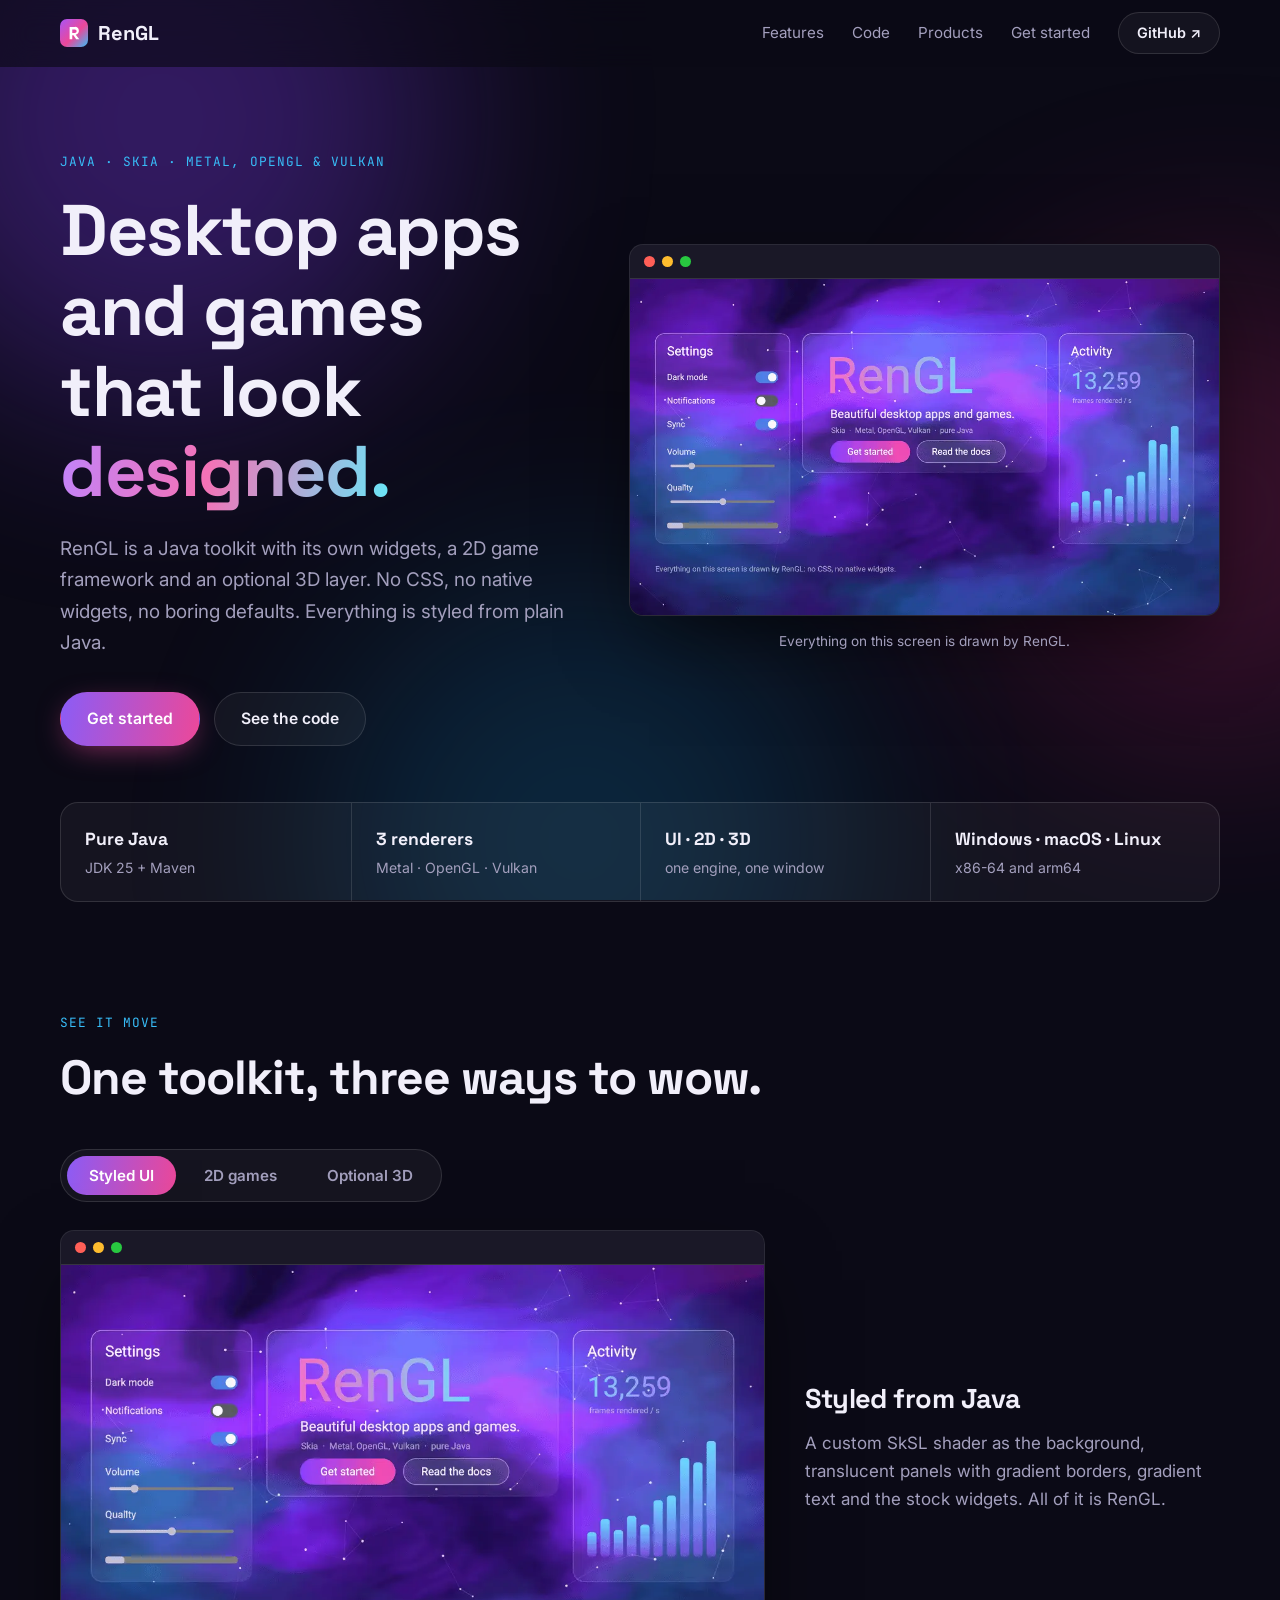
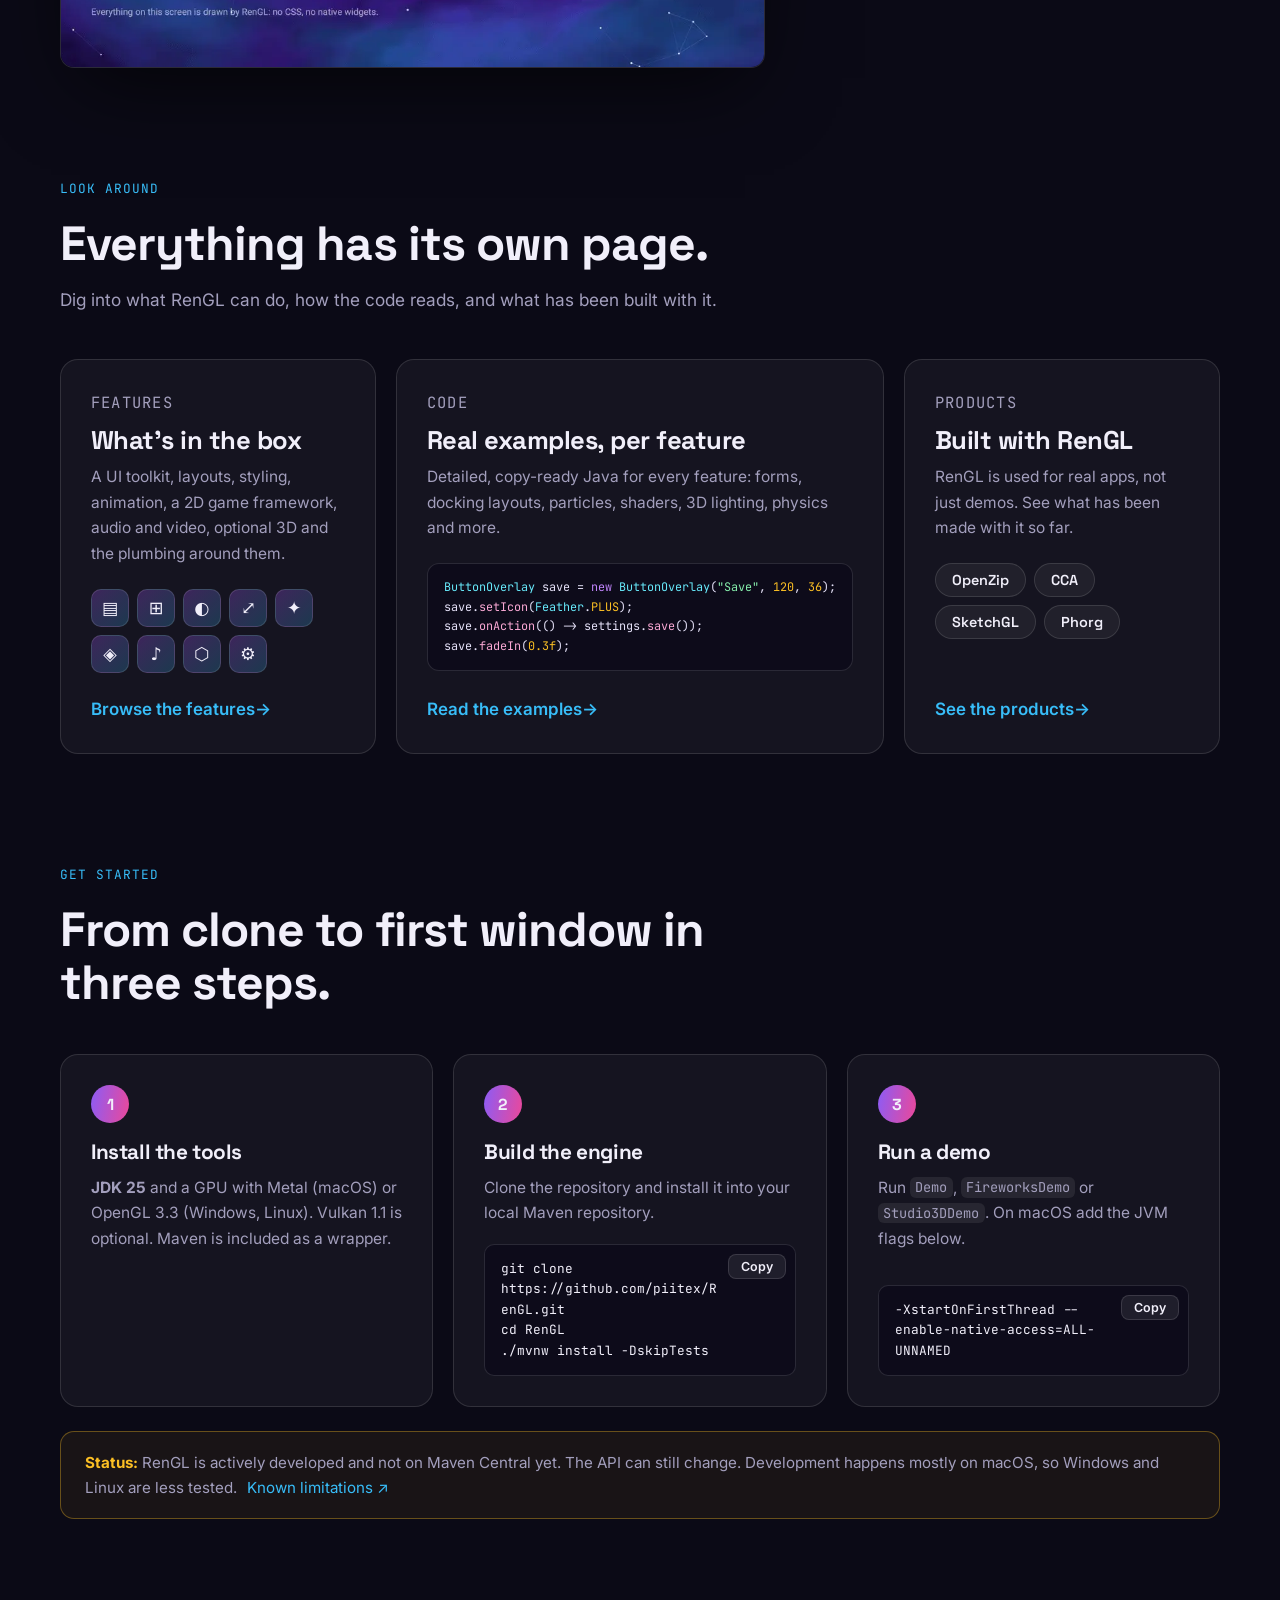
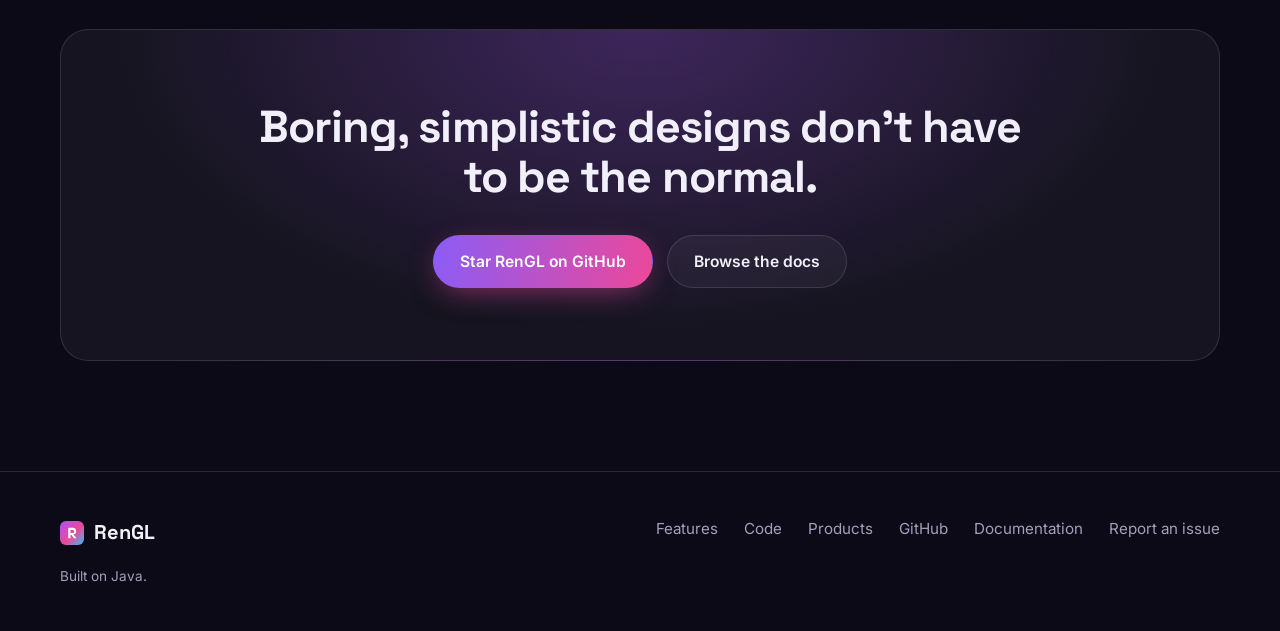
==== index.html @ 3e4c50c8 "Add RenGL website" ====
<!doctype html>
<html lang="en">
<head>
  <meta charset="utf-8">
  <meta name="viewport" content="width=device-width, initial-scale=1">
  <title>RenGL – Beautiful desktop apps and games in Java</title>
  <meta name="description" content="RenGL is a Java toolkit for desktop apps and 2D/3D games, drawn with Skia on Metal, OpenGL or Vulkan. No CSS, no native widgets: everything is styled from Java.">
  <meta name="theme-color" content="#0b0a16">
  <meta property="og:title" content="RenGL – Beautiful desktop apps and games in Java">
  <meta property="og:description" content="A Java toolkit for desktop apps and 2D/3D games with a UI that looks like you designed it.">
  <meta property="og:image" content="assets/img/hero-poster.jpg">
  <link rel="icon" href="assets/favicon.svg" type="image/svg+xml">
  <link rel="preconnect" href="https://fonts.googleapis.com">
  <link rel="preconnect" href="https://fonts.gstatic.com" crossorigin>
  <link href="https://fonts.googleapis.com/css2?family=Inter:wght@400;500;600&family=Space+Grotesk:wght@500;600;700&family=JetBrains+Mono:wght@400;500&display=swap" rel="stylesheet">
  <link rel="stylesheet" href="css/style.css">
</head>
<body>
  <script src="js/layout.js"></script>
  <noscript><nav class="wrap noscript-nav"><a href="index.html">Home</a><a href="features.html">Features</a><a href="code.html">Code</a><a href="products.html">Products</a></nav></noscript>
  <div class="bg-glow" aria-hidden="true"><span></span><span></span><span></span></div>


  <main>
    <!-- HERO -->
    <section class="hero wrap">
      <div class="hero-copy reveal">
        <p class="eyebrow">Java · Skia · Metal, OpenGL &amp; Vulkan</p>
        <h1>Desktop apps and games that look <span class="grad">designed.</span></h1>
        <p class="lead">RenGL is a Java toolkit with its own widgets, a 2D game framework and an optional 3D layer. No CSS, no native widgets, no boring defaults. Everything is styled from plain Java.</p>
        <div class="cta">
          <a class="btn btn-primary" href="#start">Get started</a>
          <a class="btn btn-ghost" href="code.html">See the code</a>
        </div>
      </div>
      <div class="hero-media reveal">
        <div class="window">
          <div class="window-bar"><i></i><i></i><i></i></div>
          <img src="assets/img/hero.webp" alt="A glass-style RenGL UI over a flowing shader background, with live sliders, toggles and charts" width="1120" height="640" fetchpriority="high">
        </div>
        <p class="media-note">Everything on this screen is drawn by RenGL.</p>
      </div>
    </section>

    <!-- FACTS -->
    <section class="wrap facts reveal" aria-label="At a glance">
      <div><strong>Pure Java</strong><span>JDK 25 + Maven</span></div>
      <div><strong>3 renderers</strong><span>Metal · OpenGL · Vulkan</span></div>
      <div><strong>UI · 2D · 3D</strong><span>one engine, one window</span></div>
      <div><strong>Windows · macOS · Linux</strong><span>x86-64 and arm64</span></div>
    </section>

    <!-- SHOWCASE -->
    <section class="section wrap" id="showcase">
      <div class="section-head reveal">
        <p class="eyebrow">See it move</p>
        <h2>One toolkit, three ways to wow.</h2>
      </div>

      <div class="tabs reveal" role="tablist" aria-label="Showcase">
        <button role="tab" aria-selected="true" aria-controls="panel-ui" id="tab-ui" class="tab active">Styled UI</button>
        <button role="tab" aria-selected="false" aria-controls="panel-2d" id="tab-2d" class="tab">2D games</button>
        <button role="tab" aria-selected="false" aria-controls="panel-3d" id="tab-3d" class="tab">Optional 3D</button>
      </div>

      <div class="showcase reveal">
        <div class="window big">
          <div class="window-bar"><i></i><i></i><i></i></div>
          <div class="stage">
            <img id="img-ui" class="show on" src="assets/img/hero.webp" alt="Glass-style UI over a shader background" loading="lazy" width="1120" height="640">
            <img id="img-2d" class="show" data-src="assets/img/fireworks.webp" alt="Fireworks made of thousands of particles over a city skyline" width="1120" height="640">
            <img id="img-3d" class="show" data-src="assets/img/studio3d.webp" alt="Metal and glossy spheres lit by a sunset sky and orbiting neon lights" width="1120" height="640">
          </div>
        </div>
        <div class="panels">
          <div id="panel-ui" role="tabpanel" aria-labelledby="tab-ui" class="panel active">
            <h3>Styled from Java</h3>
            <p>A custom SkSL shader as the background, translucent panels with gradient borders, gradient text and the stock widgets. All of it is RenGL.</p>
          </div>
          <div id="panel-2d" role="tabpanel" aria-labelledby="tab-2d" class="panel" hidden>
            <h3>A 2D game toolkit</h3>
            <p>Thousands of pooled, batched particles, a shader-drawn sky and a scrolling city, in a plain window with no game engine on top.</p>
          </div>
          <div id="panel-3d" role="tabpanel" aria-labelledby="tab-3d" class="panel" hidden>
            <h3>Optional 3D</h3>
            <p>Physically based materials, image-based sky lighting, shadows, fog and dynamic lights on Vulkan or OpenGL, shown inside the same UI. Programs that don't use it never pay for it.</p>
          </div>
        </div>
      </div>
    </section>

    <!-- EXPLORE: the three dedicated pages -->
    <section class="section wrap" id="explore">
      <div class="section-head reveal">
        <p class="eyebrow">Look around</p>
        <h2>Everything has its own page.</h2>
        <p class="sub">Dig into what RenGL can do, how the code reads, and what has been built with it.</p>
      </div>
      <div class="grid explore">
        <a class="explore-card reveal" href="features.html">
          <p class="eyebrow">Features</p>
          <h3>What's in the box</h3>
          <p>A UI toolkit, layouts, styling, animation, a 2D game framework, audio and video, optional 3D and the plumbing around them.</p>
          <div class="icons-row" aria-hidden="true">
            <span class="ico">▤</span><span class="ico">⊞</span><span class="ico">◐</span><span class="ico">⤢</span><span class="ico">✦</span><span class="ico">◈</span><span class="ico">♪</span><span class="ico">⬡</span><span class="ico">⚙</span>
          </div>
          <span class="more">Browse the features</span>
        </a>
        <a class="explore-card reveal" href="code.html">
          <p class="eyebrow">Code</p>
          <h3>Real examples, per feature</h3>
          <p>Detailed, copy-ready Java for every feature: forms, docking layouts, particles, shaders, 3D lighting, physics and more.</p>
<pre class="mini" aria-hidden="true"><code class="language-java">ButtonOverlay save = new ButtonOverlay("Save", 120, 36);
save.setIcon(Feather.PLUS);
save.onAction(() -&gt; settings.save());
save.fadeIn(0.3f);</code></pre>
          <span class="more">Read the examples</span>
        </a>
        <a class="explore-card reveal" href="products.html">
          <p class="eyebrow">Products</p>
          <h3>Built with RenGL</h3>
          <p>RenGL is used for real apps, not just demos. See what has been made with it so far.</p>
          <div class="pills" aria-hidden="true">
            <span class="pill">OpenZip</span><span class="pill">CCA</span><span class="pill">SketchGL</span><span class="pill">Phorg</span>
          </div>
          <span class="more">See the products</span>
        </a>
      </div>
    </section>

    <!-- GET STARTED -->
    <section class="section wrap" id="start">
      <div class="section-head reveal">
        <p class="eyebrow">Get started</p>
        <h2>From clone to first window in three steps.</h2>
      </div>
      <ol class="steps">
        <li class="reveal">
          <span class="num">1</span>
          <h3>Install the tools</h3>
          <p><strong>JDK 25</strong> and a GPU with Metal (macOS) or OpenGL 3.3 (Windows, Linux). Vulkan 1.1 is optional. Maven is included as a wrapper.</p>
        </li>
        <li class="reveal">
          <span class="num">2</span>
          <h3>Build the engine</h3>
          <p>Clone the repository and install it into your local Maven repository.</p>
          <div class="cmd"><code id="cmd1">git clone https://github.com/piitex/RenGL.git
cd RenGL
./mvnw install -DskipTests</code><button class="copy" type="button" data-copy="#cmd1">Copy</button></div>
        </li>
        <li class="reveal">
          <span class="num">3</span>
          <h3>Run a demo</h3>
          <p>Run <code>Demo</code>, <code>FireworksDemo</code> or <code>Studio3DDemo</code>. On macOS add the JVM flags below.</p>
          <div class="cmd"><code id="cmd2">-XstartOnFirstThread --enable-native-access=ALL-UNNAMED</code><button class="copy" type="button" data-copy="#cmd2">Copy</button></div>
        </li>
      </ol>

      <div class="notice reveal">
        <strong>Status:</strong> RenGL is actively developed and not on Maven Central yet. The API can still change. Development happens mostly on macOS, so Windows and Linux are less tested.
        <a href="https://github.com/piitex/RenGL/blob/main/docs/reference/known-limitations.md" target="_blank" rel="noopener">Known limitations ↗</a>
      </div>
    </section>

    <!-- CTA -->
    <section class="wrap">
      <div class="final reveal">
        <h2>Boring, simplistic designs don't have to be the normal.</h2>
        <div class="cta">
          <a class="btn btn-primary" href="https://github.com/piitex/RenGL" target="_blank" rel="noopener">Star RenGL on GitHub</a>
          <a class="btn btn-ghost" href="https://github.com/piitex/RenGL/tree/main/docs" target="_blank" rel="noopener">Browse the docs</a>
        </div>
      </div>
    </section>
  </main>

  <footer class="footer" id="site-footer"></footer>

  <script src="js/main.js"></script>
</body>
</html>
---- css/style.css ----
/* ---------- Tokens ---------- */
:root {
  --bg: #0b0a16;
  --bg-2: #12101f;
  --surface: rgba(255, 255, 255, 0.045);
  --surface-2: rgba(255, 255, 255, 0.08);
  --border: rgba(255, 255, 255, 0.12);
  --text: #f1effa;
  --muted: #a39fbd;
  --purple: #a855f7;
  --pink: #ec4899;
  --cyan: #38bdf8;
  --grad: linear-gradient(100deg, #c084fc 0%, #f472b6 45%, #67e8f9 100%);
  --grad-btn: linear-gradient(100deg, #8b5cf6, #ec4899);
  --ok: #4ade80;
  --warn: #fbbf24;
  --radius: 18px;
  --font: "Inter", system-ui, -apple-system, "Segoe UI", Roboto, sans-serif;
  --font-head: "Space Grotesk", "Inter", system-ui, sans-serif;
  --mono: "JetBrains Mono", ui-monospace, "SF Mono", Consolas, monospace;
  color-scheme: dark;
}

/* ---------- Base ---------- */
*, *::before, *::after { box-sizing: border-box; }
html { scroll-behavior: smooth; scroll-padding-top: 80px; }
body {
  margin: 0;
  background: var(--bg);
  color: var(--text);
  font-family: var(--font);
  font-size: 17px;
  line-height: 1.65;
  -webkit-font-smoothing: antialiased;
  overflow-x: hidden;
}
img { max-width: 100%; display: block; height: auto; }
a { color: inherit; text-decoration: none; }
h1, h2, h3 { font-family: var(--font-head); line-height: 1.12; margin: 0; letter-spacing: -0.02em; }
p { margin: 0; }
code { font-family: var(--mono); font-size: 0.88em; background: var(--surface-2); padding: 0.1em 0.4em; border-radius: 6px; }
.wrap { width: min(1160px, 100% - 40px); margin-inline: auto; }
.grad { background: var(--grad); -webkit-background-clip: text; background-clip: text; color: transparent; }
:focus-visible { outline: 2px solid var(--cyan); outline-offset: 3px; border-radius: 6px; }

/* Ambient background glow */
.bg-glow { position: fixed; inset: 0; z-index: -1; overflow: hidden; pointer-events: none; }
.bg-glow span { position: absolute; border-radius: 50%; filter: blur(110px); opacity: 0.35; animation: drift 26s ease-in-out infinite alternate; }
.bg-glow span:nth-child(1) { width: 560px; height: 560px; background: #7c3aed; top: -160px; left: -120px; }
.bg-glow span:nth-child(2) { width: 480px; height: 480px; background: #db2777; top: 30%; right: -180px; animation-delay: -9s; opacity: 0.22; }
.bg-glow span:nth-child(3) { width: 520px; height: 520px; background: #0ea5e9; bottom: -200px; left: 25%; animation-delay: -16s; opacity: 0.18; }
@keyframes drift { to { transform: translate(60px, 40px) scale(1.12); } }

/* ---------- Nav ---------- */
.nav { position: sticky; top: 0; z-index: 50; backdrop-filter: blur(14px); -webkit-backdrop-filter: blur(14px); background: rgba(11, 10, 22, 0.65); border-bottom: 1px solid transparent; transition: border-color .25s; }
.nav.scrolled { border-color: var(--border); }
.nav-inner { display: flex; align-items: center; justify-content: space-between; height: 66px; }
.brand { display: inline-flex; align-items: center; gap: 10px; font-family: var(--font-head); font-weight: 700; font-size: 1.25rem; }
.nav-links { display: flex; align-items: center; gap: 28px; font-size: 0.95rem; color: var(--muted); }
.nav-links a:not(.btn):hover { color: var(--text); }
.nav-toggle { display: none; background: none; border: 0; width: 40px; height: 40px; cursor: pointer; position: relative; }
.nav-toggle span { position: absolute; left: 9px; right: 9px; height: 2px; background: var(--text); border-radius: 2px; transition: transform .25s, top .25s; }
.nav-toggle span:first-child { top: 15px; }
.nav-toggle span:last-child { top: 24px; }
.nav-toggle[aria-expanded="true"] span:first-child { top: 19px; transform: rotate(45deg); }
.nav-toggle[aria-expanded="true"] span:last-child { top: 19px; transform: rotate(-45deg); }

/* ---------- Buttons ---------- */
.btn { display: inline-flex; align-items: center; justify-content: center; gap: 8px; padding: 13px 26px; border-radius: 999px; font-weight: 600; font-size: 0.98rem; border: 1px solid transparent; cursor: pointer; transition: transform .2s, box-shadow .2s, background .2s, border-color .2s; }
.btn:hover { transform: translateY(-2px); }
.btn-primary { background: var(--grad-btn); color: #fff; box-shadow: 0 8px 30px -8px rgba(236, 72, 153, 0.6); }
.btn-primary:hover { box-shadow: 0 12px 36px -6px rgba(236, 72, 153, 0.75); }
.btn-ghost { border-color: var(--border); background: var(--surface); color: var(--text); }
.btn-ghost:hover { background: var(--surface-2); border-color: rgba(255, 255, 255, 0.25); }
.btn-small { padding: 8px 18px; font-size: 0.9rem; }
.cta { display: flex; flex-wrap: wrap; gap: 14px; }

/* ---------- Hero ---------- */
.hero { display: grid; grid-template-columns: 1fr 1.15fr; gap: 56px; align-items: center; padding: 84px 0 56px; }
.eyebrow { font-family: var(--mono); font-size: 0.8rem; letter-spacing: 0.08em; text-transform: uppercase; color: var(--cyan); margin-bottom: 18px; }
.hero h1 { font-size: clamp(2.6rem, 5.6vw, 4.5rem); margin-bottom: 22px; }
.lead { font-size: 1.18rem; color: var(--muted); max-width: 34em; margin-bottom: 34px; }
.hero-media { position: relative; }
.hero-media::before { content: ""; position: absolute; inset: -6% -4%; background: radial-gradient(closest-side, rgba(168, 85, 247, 0.45), transparent 70%); filter: blur(30px); z-index: -1; }
.media-note { text-align: center; color: var(--muted); font-size: 0.85rem; margin-top: 14px; }

/* Window frame */
.window { border-radius: 14px; overflow: hidden; border: 1px solid var(--border); background: #0e0c1b; box-shadow: 0 30px 80px -20px rgba(0, 0, 0, 0.7); }
.window-bar { display: flex; gap: 7px; padding: 11px 14px; background: rgba(255, 255, 255, 0.05); border-bottom: 1px solid var(--border); }
.window-bar i { width: 11px; height: 11px; border-radius: 50%; background: #ff5f57; }
.window-bar i:nth-child(2) { background: #febc2e; }
.window-bar i:nth-child(3) { background: #28c840; }
.window img { width: 100%; aspect-ratio: 1120 / 640; object-fit: cover; }

/* ---------- Facts ---------- */
.facts { display: grid; grid-template-columns: repeat(4, 1fr); border: 1px solid var(--border); border-radius: var(--radius); background: var(--surface); }
.facts div { padding: 22px 24px; display: flex; flex-direction: column; gap: 2px; }
.facts div + div { border-left: 1px solid var(--border); }
.facts strong { font-family: var(--font-head); font-size: 1.1rem; }
.facts span { color: var(--muted); font-size: 0.88rem; }

/* ---------- Sections ---------- */
.section { padding: 110px 0 0; }
.section-head { max-width: 720px; margin-bottom: 44px; }
.section-head h2, .split h2 { font-size: clamp(2rem, 4vw, 3rem); }
.sub { color: var(--muted); margin-top: 16px; font-size: 1.08rem; }

/* Showcase */
.tabs { display: inline-flex; gap: 6px; padding: 6px; border: 1px solid var(--border); border-radius: 999px; background: var(--surface); margin-bottom: 28px; max-width: 100%; overflow-x: auto; }
.tab { background: none; border: 0; color: var(--muted); font: 600 0.95rem var(--font); padding: 10px 22px; border-radius: 999px; cursor: pointer; white-space: nowrap; transition: color .2s, background .2s; }
.tab:hover { color: var(--text); }
.tab.active { background: var(--grad-btn); color: #fff; }
.showcase { display: grid; grid-template-columns: 1.7fr 1fr; gap: 40px; align-items: center; }
.stage { position: relative; aspect-ratio: 1120 / 640; background: #0e0c1b; }
.stage img { position: absolute; inset: 0; width: 100%; height: 100%; opacity: 0; transition: opacity .45s; }
.stage img.on { opacity: 1; }
.panel h3 { font-size: 1.7rem; margin-bottom: 14px; }
.panel p { color: var(--muted); }
.panel.active { animation: fadeUp .45s both; }
.panel[hidden] { display: none; }
@keyframes fadeUp { from { opacity: 0; transform: translateY(10px); } }

/* Cards */
.grid { display: grid; gap: 20px; }
.features { grid-template-columns: repeat(3, 1fr); }
.card { padding: 30px; border: 1px solid var(--border); border-radius: var(--radius); background: var(--surface); transition: transform .25s, border-color .25s, background .25s; }
.card:hover { transform: translateY(-4px); border-color: rgba(192, 132, 252, 0.5); background: var(--surface-2); }
.card h3 { font-size: 1.25rem; margin: 18px 0 10px; }
.card p { color: var(--muted); font-size: 0.97rem; }
.ico { width: 46px; height: 46px; display: grid; place-items: center; border-radius: 12px; font-size: 1.35rem; background: linear-gradient(135deg, rgba(168, 85, 247, 0.28), rgba(56, 189, 248, 0.22)); border: 1px solid var(--border); }

/* Code */
.split { display: grid; grid-template-columns: 1fr 1.1fr; gap: 56px; align-items: center; }
.ticks { list-style: none; padding: 0; margin: 26px 0 30px; display: grid; gap: 14px; color: var(--muted); }
.ticks li { padding-left: 30px; position: relative; }
.ticks li::before { content: "✓"; position: absolute; left: 0; top: 0; color: var(--cyan); font-weight: 700; }
.code { border: 1px solid var(--border); border-radius: 14px; background: #0d0b1a; overflow: hidden; box-shadow: 0 30px 80px -30px rgba(124, 58, 237, 0.5); }
.code-bar { display: flex; justify-content: space-between; align-items: center; padding: 10px 16px; border-bottom: 1px solid var(--border); background: rgba(255, 255, 255, 0.04); color: var(--muted); font: 0.85rem var(--mono); }
.code pre { margin: 0; padding: 22px; overflow-x: auto; font: 0.86rem/1.7 var(--mono); }
.code code { background: none; padding: 0; font-size: inherit; color: #e5e1f8; }
.k { color: #c084fc; } .t { color: #67e8f9; } .f { color: #f9a8d4; } .s { color: #86efac; } .n { color: #fbbf24; } .c { color: #6f6a8c; font-style: italic; }
.copy { background: var(--surface-2); color: var(--text); border: 1px solid var(--border); border-radius: 8px; padding: 4px 12px; font: 600 0.78rem var(--font); cursor: pointer; transition: background .2s; }
.copy:hover { background: rgba(255, 255, 255, 0.16); }

/* Products */
.products { grid-template-columns: repeat(2, 1fr); gap: 24px; }
.product { display: flex; flex-direction: column; border: 1px solid var(--border); border-radius: var(--radius); background: var(--surface); overflow: hidden; transition: transform .25s, border-color .25s; }
.product:hover { transform: translateY(-4px); border-color: rgba(192, 132, 252, 0.5); }
.product .shot { aspect-ratio: 16 / 9; overflow: hidden; border-bottom: 1px solid var(--border); background: #0e0c1b; position: relative; }
.product .shot img { width: 100%; height: 100%; object-fit: cover; object-position: top left; transition: transform .5s; }
.product:hover .shot img { transform: scale(1.03); }
.product .body { padding: 26px 28px 30px; display: flex; flex-direction: column; flex: 1; }
.product h3 { font-size: 1.6rem; margin: 14px 0 10px; }
.product p { color: var(--muted); font-size: 0.98rem; margin-bottom: 22px; }
.product .link, .product .soon { margin-top: auto; font-weight: 600; font-size: 0.95rem; }
.product .link { color: var(--cyan); }
.product .link:hover { text-decoration: underline; }
.product .soon { color: var(--muted); font-weight: 500; font-style: italic; }
.badges { display: flex; gap: 8px; flex-wrap: wrap; }
.badge { font: 500 0.72rem var(--mono); letter-spacing: 0.04em; text-transform: uppercase; padding: 3px 10px; border-radius: 999px; border: 1px solid var(--border); color: var(--muted); }
.badge.ok { color: var(--ok); border-color: rgba(74, 222, 128, 0.4); }
.badge.warn { color: var(--warn); border-color: rgba(251, 191, 36, 0.4); }

/* Steps */
.steps { list-style: none; margin: 0; padding: 0; display: grid; grid-template-columns: repeat(3, 1fr); gap: 20px; }
.steps li { padding: 30px; border: 1px solid var(--border); border-radius: var(--radius); background: var(--surface); display: flex; flex-direction: column; }
.steps h3 { font-size: 1.3rem; margin: 18px 0 10px; }
.steps p { color: var(--muted); font-size: 0.97rem; }
.num { width: 38px; height: 38px; display: grid; place-items: center; border-radius: 50%; background: var(--grad-btn); font: 700 1rem var(--font-head); }
.cmd { margin-top: auto; padding-top: 18px; position: relative; }
.cmd code { display: block; background: #0d0b1a; border: 1px solid var(--border); border-radius: 10px; padding: 14px 16px; padding-right: 76px; font-size: 0.8rem; line-height: 1.6; white-space: pre-wrap; word-break: break-word; }
.cmd .copy { position: absolute; right: 10px; top: 28px; }
.notice { margin-top: 24px; padding: 18px 24px; border: 1px solid rgba(251, 191, 36, 0.35); border-radius: 14px; background: rgba(251, 191, 36, 0.06); color: var(--muted); font-size: 0.95rem; }
.notice strong { color: var(--warn); }
.notice a { color: var(--cyan); margin-left: 6px; white-space: nowrap; }

/* Final CTA */
.final { margin-top: 110px; padding: 72px 32px; text-align: center; border-radius: 28px; border: 1px solid var(--border); background: radial-gradient(ellipse at top, rgba(168, 85, 247, 0.28), transparent 65%), var(--surface); }
.final h2 { font-size: clamp(1.8rem, 3.6vw, 2.8rem); max-width: 18em; margin: 0 auto 32px; }
.final .cta { justify-content: center; }

/* Footer */
.footer { margin-top: 110px; border-top: 1px solid var(--border); padding: 44px 0; }
.footer-inner { display: flex; justify-content: space-between; gap: 32px; flex-wrap: wrap; }
.footer .small { color: var(--muted); font-size: 0.85rem; max-width: 30em; margin-top: 12px; }
.footer-links { display: flex; gap: 26px; color: var(--muted); font-size: 0.95rem; align-self: flex-start; }
.footer-links a:hover { color: var(--text); }

/* ---------- Sub-pages (Features, Code, Products) ---------- */
.nav-links a[aria-current="page"] { color: var(--text); position: relative; }
.nav-links a[aria-current="page"]::after { content: ""; position: absolute; left: 0; right: 0; bottom: -7px; height: 2px; border-radius: 2px; background: var(--grad); }
.noscript-nav { padding: 16px 0; color: var(--muted); }
.noscript-nav a { text-decoration: underline; margin-right: 14px; }

.page-head { padding: 76px 0 40px; max-width: 840px; }
.page-head h1 { font-size: clamp(2.3rem, 5vw, 3.8rem); margin-bottom: 18px; }
.page-head .lead { margin-bottom: 0; max-width: 40em; }

/* Section chips: sticky jump bar */
.chipnav { position: sticky; top: 66px; z-index: 40; backdrop-filter: blur(14px); -webkit-backdrop-filter: blur(14px); background: rgba(11, 10, 22, 0.78); border-block: 1px solid var(--border); }
.chips { display: flex; gap: 8px; overflow-x: auto; padding: 12px 0; scrollbar-width: none; }
.chips::-webkit-scrollbar { display: none; }
.chips a { flex: none; padding: 7px 16px; border-radius: 999px; border: 1px solid var(--border); background: var(--surface); color: var(--muted); font-size: 0.9rem; font-weight: 500; transition: color .2s, background .2s, border-color .2s; }
.chips a:hover { color: var(--text); border-color: rgba(255, 255, 255, 0.25); }
.chips a.active { background: var(--grad-btn); border-color: transparent; color: #fff; }

/* Features page */
.feature { display: grid; grid-template-columns: 1.15fr 1fr; gap: 48px; align-items: start; padding: 44px; margin-top: 28px; border: 1px solid var(--border); border-radius: 24px; background: var(--surface); scroll-margin-top: 140px; }
.features-list { padding-bottom: 8px; }
.feature-top { display: flex; align-items: center; gap: 14px; margin-bottom: 18px; }
.feature-num { font: 500 0.8rem var(--mono); letter-spacing: 0.08em; color: var(--cyan); }
.feature h2 { font-size: clamp(1.7rem, 3vw, 2.3rem); margin-bottom: 14px; }
.feature .intro { color: var(--muted); font-size: 1.05rem; }
.feature .ticks { margin: 22px 0 26px; }
.feature .ticks strong { color: var(--text); font-weight: 600; }
.feature-links { display: flex; flex-wrap: wrap; gap: 12px; }
.side { display: grid; gap: 18px; align-content: start; }
.keys { padding: 22px 24px; border: 1px solid var(--border); border-radius: 16px; background: rgba(255, 255, 255, 0.03); }
.keys h3 { font: 500 0.76rem var(--mono); letter-spacing: 0.08em; text-transform: uppercase; color: var(--muted); margin-bottom: 14px; }
.keys .chipset { display: flex; flex-wrap: wrap; gap: 8px; }
.keys code { background: rgba(168, 85, 247, 0.14); border: 1px solid rgba(168, 85, 247, 0.28); color: #e9d5ff; padding: 3px 10px; border-radius: 999px; font-size: 0.8rem; }
.keys p { color: var(--muted); font-size: 0.9rem; }
.side .window img { aspect-ratio: 1120 / 640; }

/* Code page */
.doc-section { padding-top: 76px; scroll-margin-top: 130px; }
.doc-head { max-width: 780px; }
.doc-head h2 { font-size: clamp(1.8rem, 3.4vw, 2.6rem); margin-bottom: 12px; }
.doc-head p { color: var(--muted); }
.doc-links { display: flex; gap: 22px; flex-wrap: wrap; margin-top: 16px; font-weight: 600; font-size: 0.95rem; }
.doc-links a { color: var(--cyan); }
.doc-links a:hover { text-decoration: underline; }
.example { margin-top: 34px; }
.example h3 { font-size: 1.25rem; margin-bottom: 8px; }
.example .ex-desc { color: var(--muted); max-width: 780px; margin-bottom: 16px; font-size: 0.98rem; }
.example .code pre { font-size: 0.82rem; }
.verified { margin-top: 28px; padding: 18px 24px; border: 1px solid rgba(74, 222, 128, 0.3); border-radius: 14px; background: rgba(74, 222, 128, 0.05); color: var(--muted); font-size: 0.95rem; }
.verified strong { color: var(--ok); }

/* Home: three doors to the sub-pages */
.explore { grid-template-columns: repeat(3, 1fr); }
.explore-card { display: flex; flex-direction: column; padding: 30px; border: 1px solid var(--border); border-radius: var(--radius); background: var(--surface); transition: transform .25s, border-color .25s, background .25s; }
.explore-card:hover { transform: translateY(-4px); border-color: rgba(192, 132, 252, 0.5); background: var(--surface-2); }
.explore-card .eyebrow { margin-bottom: 10px; }
.explore-card h3 { font-size: 1.6rem; margin-bottom: 10px; }
.explore-card p { color: var(--muted); font-size: 0.97rem; margin-bottom: 22px; }
.explore-card .more { margin-top: auto; font-weight: 600; color: var(--cyan); }
.explore-card .more::after { content: " →"; display: inline-block; transition: transform .2s; }
.explore-card:hover .more::after { transform: translateX(4px); }
.explore-card .ico { width: 38px; height: 38px; font-size: 1.1rem; border-radius: 10px; }
.icons-row { display: flex; flex-wrap: wrap; gap: 8px; margin-bottom: 22px; }
.pills { display: flex; flex-wrap: wrap; gap: 8px; margin-bottom: 22px; }
.pill { font: 600 0.9rem var(--font-head); padding: 7px 16px; border-radius: 999px; border: 1px solid var(--border); background: rgba(255, 255, 255, 0.05); }
.mini { margin: 0 0 22px; padding: 14px 16px; background: #0d0b1a; border: 1px solid var(--border); border-radius: 12px; font: 0.74rem/1.65 var(--mono); overflow: hidden; }
.mini code { background: none; padding: 0; font-size: inherit; color: #e5e1f8; white-space: pre; }

/* Products page */
.callout { margin-top: 32px; padding: 30px 34px; border: 1px solid var(--border); border-radius: var(--radius); background: var(--surface); display: flex; justify-content: space-between; align-items: center; gap: 24px; flex-wrap: wrap; }
.callout h3 { font-size: 1.35rem; margin-bottom: 6px; }
.callout p { color: var(--muted); font-size: 0.97rem; max-width: 38em; }

/* ---------- Scroll reveal ---------- */
.js .reveal { opacity: 0; transform: translateY(24px); transition: opacity .7s ease, transform .7s ease; }
.js .reveal.in { opacity: 1; transform: none; }

/* ---------- Responsive ---------- */
@media (max-width: 980px) {
  .hero, .split, .showcase, .feature { grid-template-columns: 1fr; }
  .hero { padding-top: 56px; gap: 44px; }
  .feature { padding: 32px; gap: 32px; }
  .explore { grid-template-columns: 1fr; }
  .features { grid-template-columns: repeat(2, 1fr); }
  .steps { grid-template-columns: 1fr; }
  .facts { grid-template-columns: repeat(2, 1fr); }
  .facts div:nth-child(3) { border-left: 0; }
  .facts div:nth-child(n+3) { border-top: 1px solid var(--border); }
}
@media (max-width: 720px) {
  body { font-size: 16px; }
  .section { padding-top: 80px; }
  .page-head { padding-top: 48px; }
  .feature { padding: 24px; border-radius: 20px; }
  .doc-section { padding-top: 56px; }
  .nav-links a[aria-current="page"]::after { display: none; }
  .nav-toggle { display: block; }
  .nav-links { position: absolute; top: 66px; left: 0; right: 0; flex-direction: column; align-items: stretch; gap: 0; padding: 12px 20px 20px; background: #0d0b1a; border-bottom: 1px solid var(--border); display: none; }
  .nav-links.open { display: flex; }
  .nav-links a { padding: 12px 0; font-size: 1.05rem; }
  .nav-links .btn { margin-top: 8px; }
  .features, .products { grid-template-columns: 1fr; }
  .final { padding: 52px 22px; }
}

@media (prefers-reduced-motion: reduce) {
  html { scroll-behavior: auto; }
  *, *::before, *::after { animation: none !important; transition: none !important; }
  .js .reveal { opacity: 1; transform: none; }
}
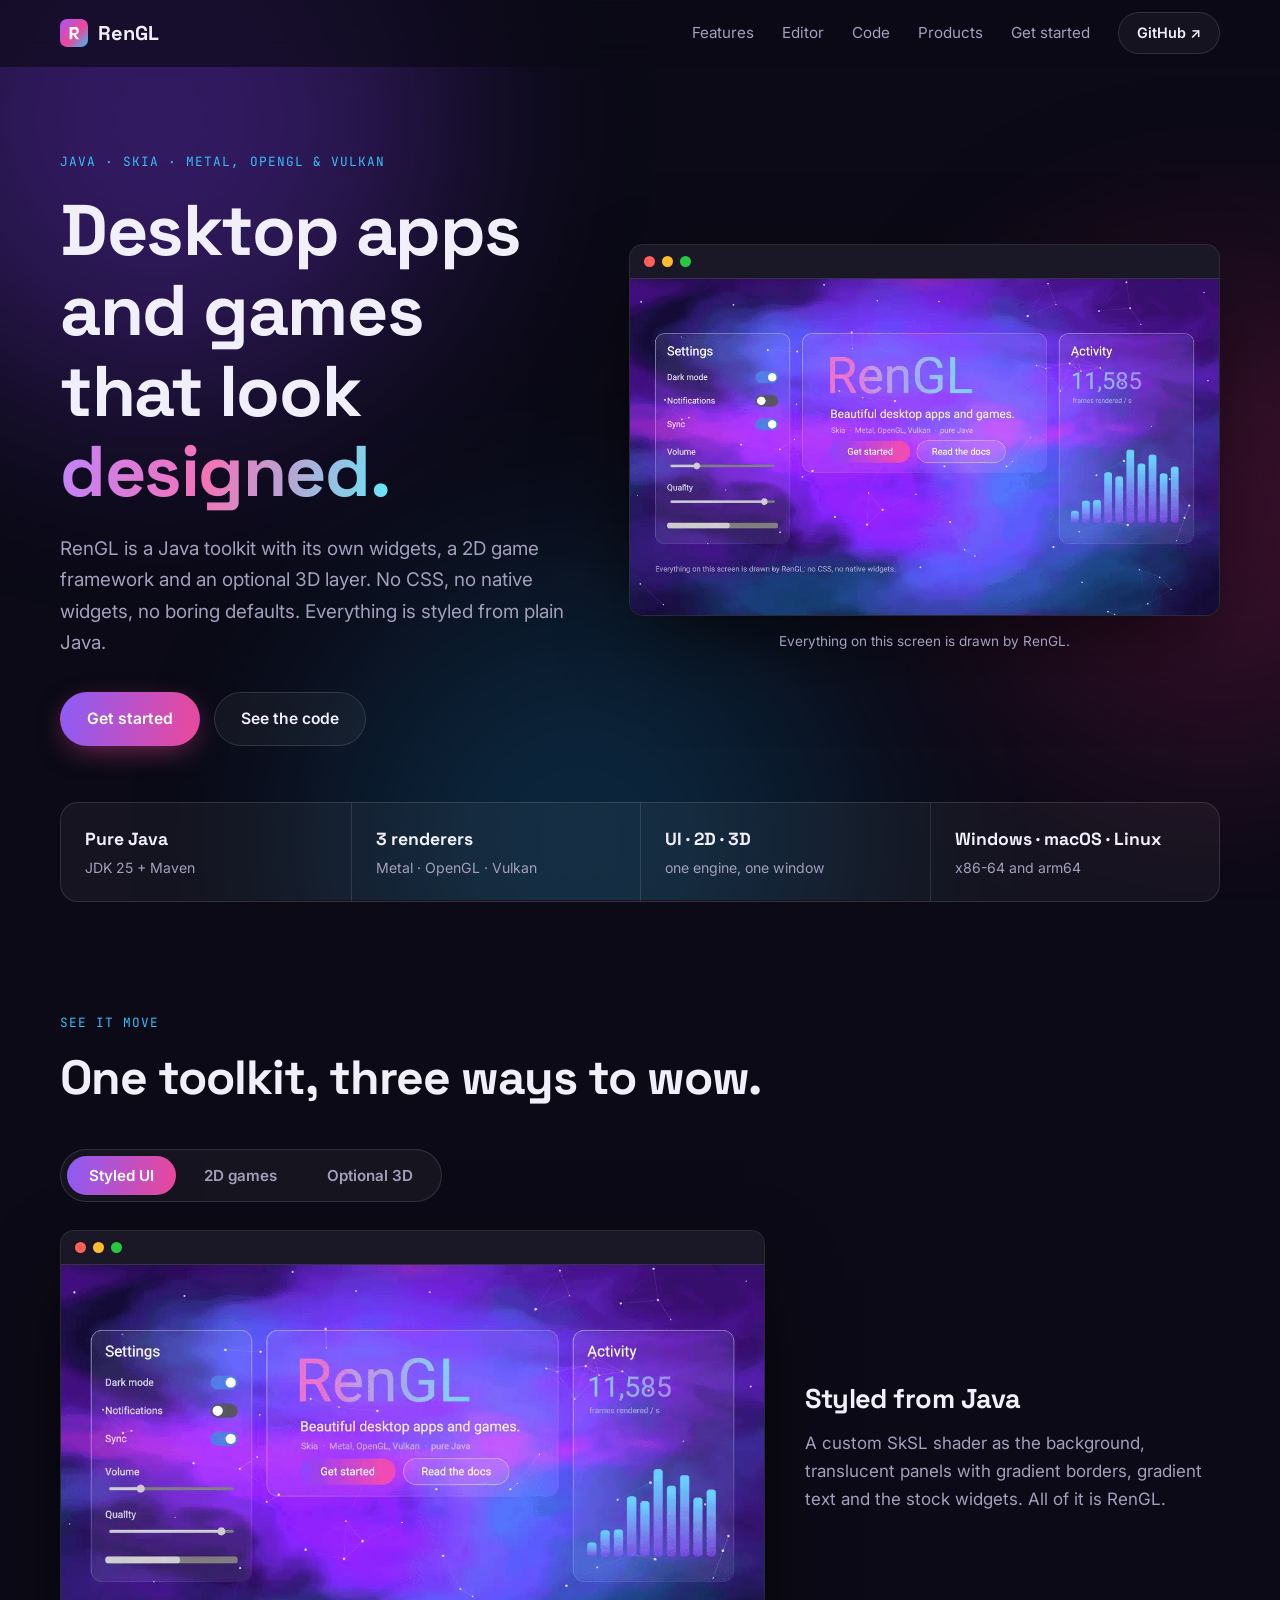
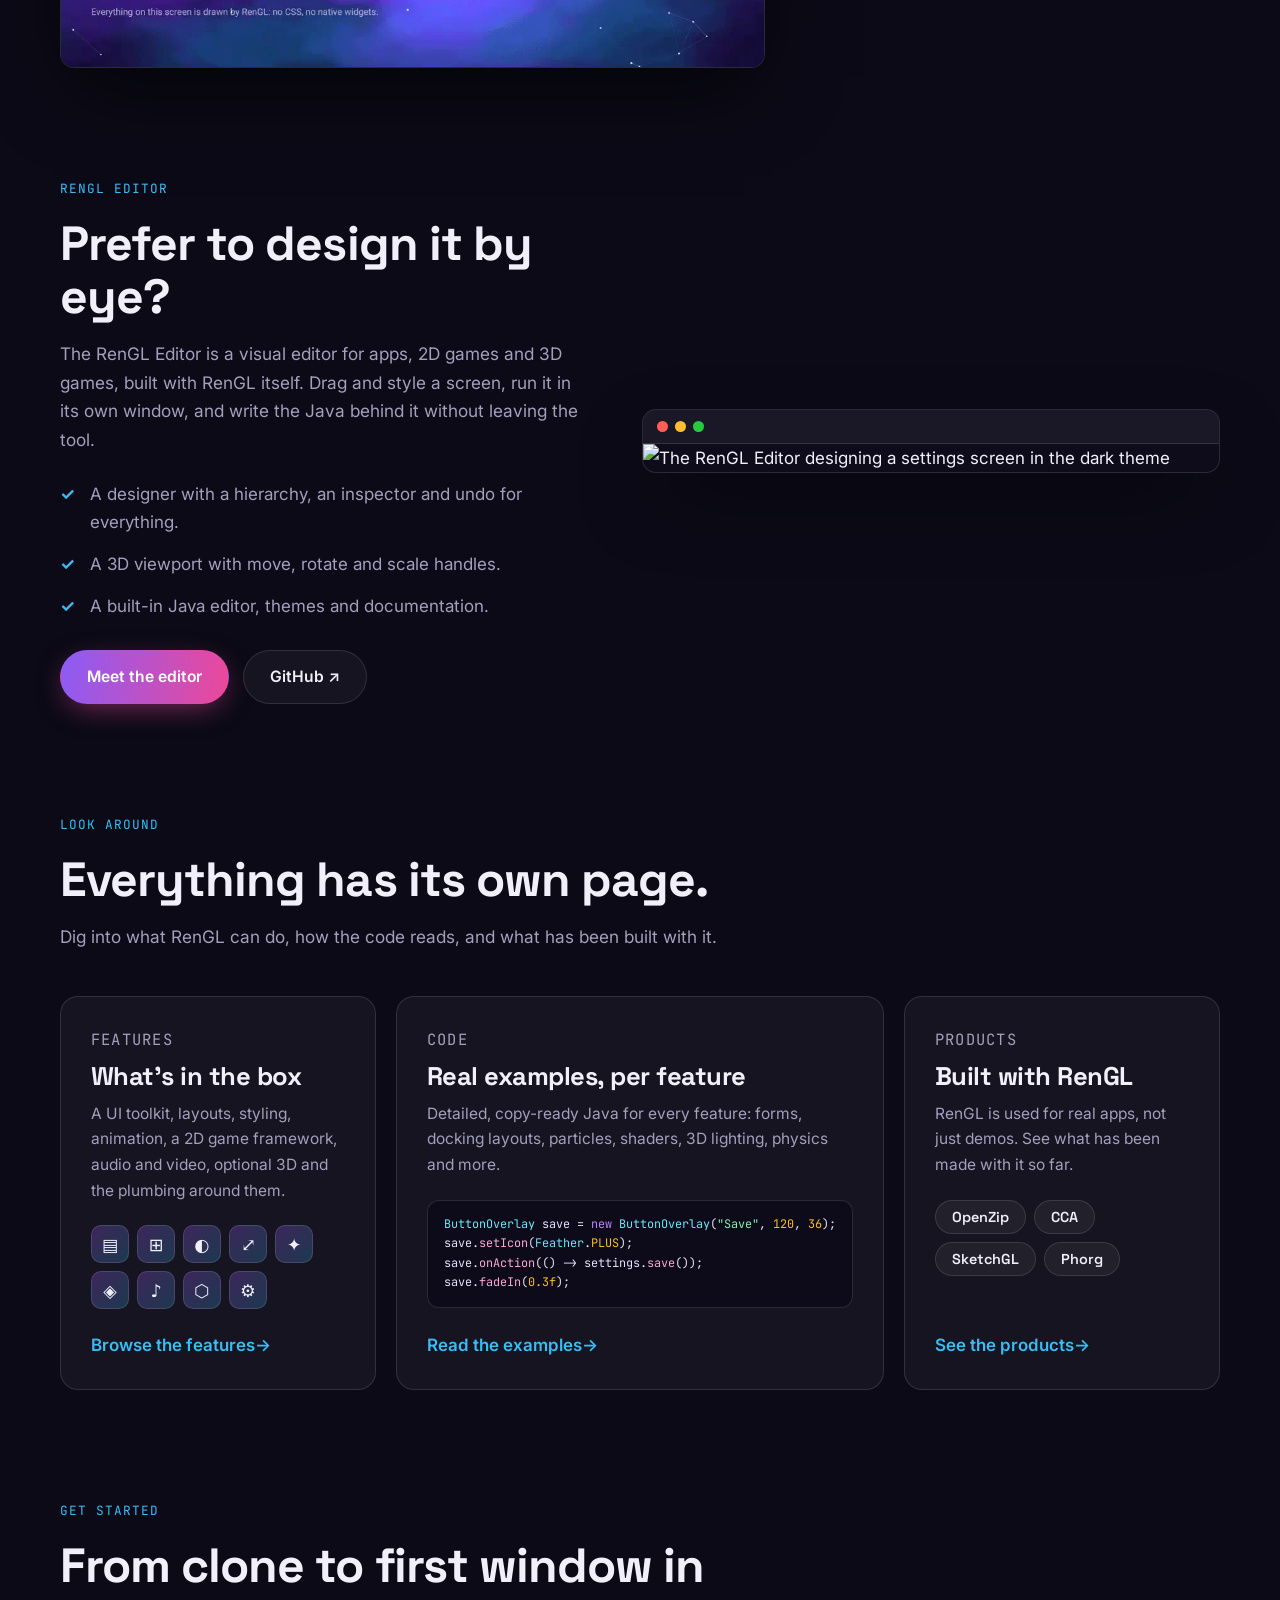
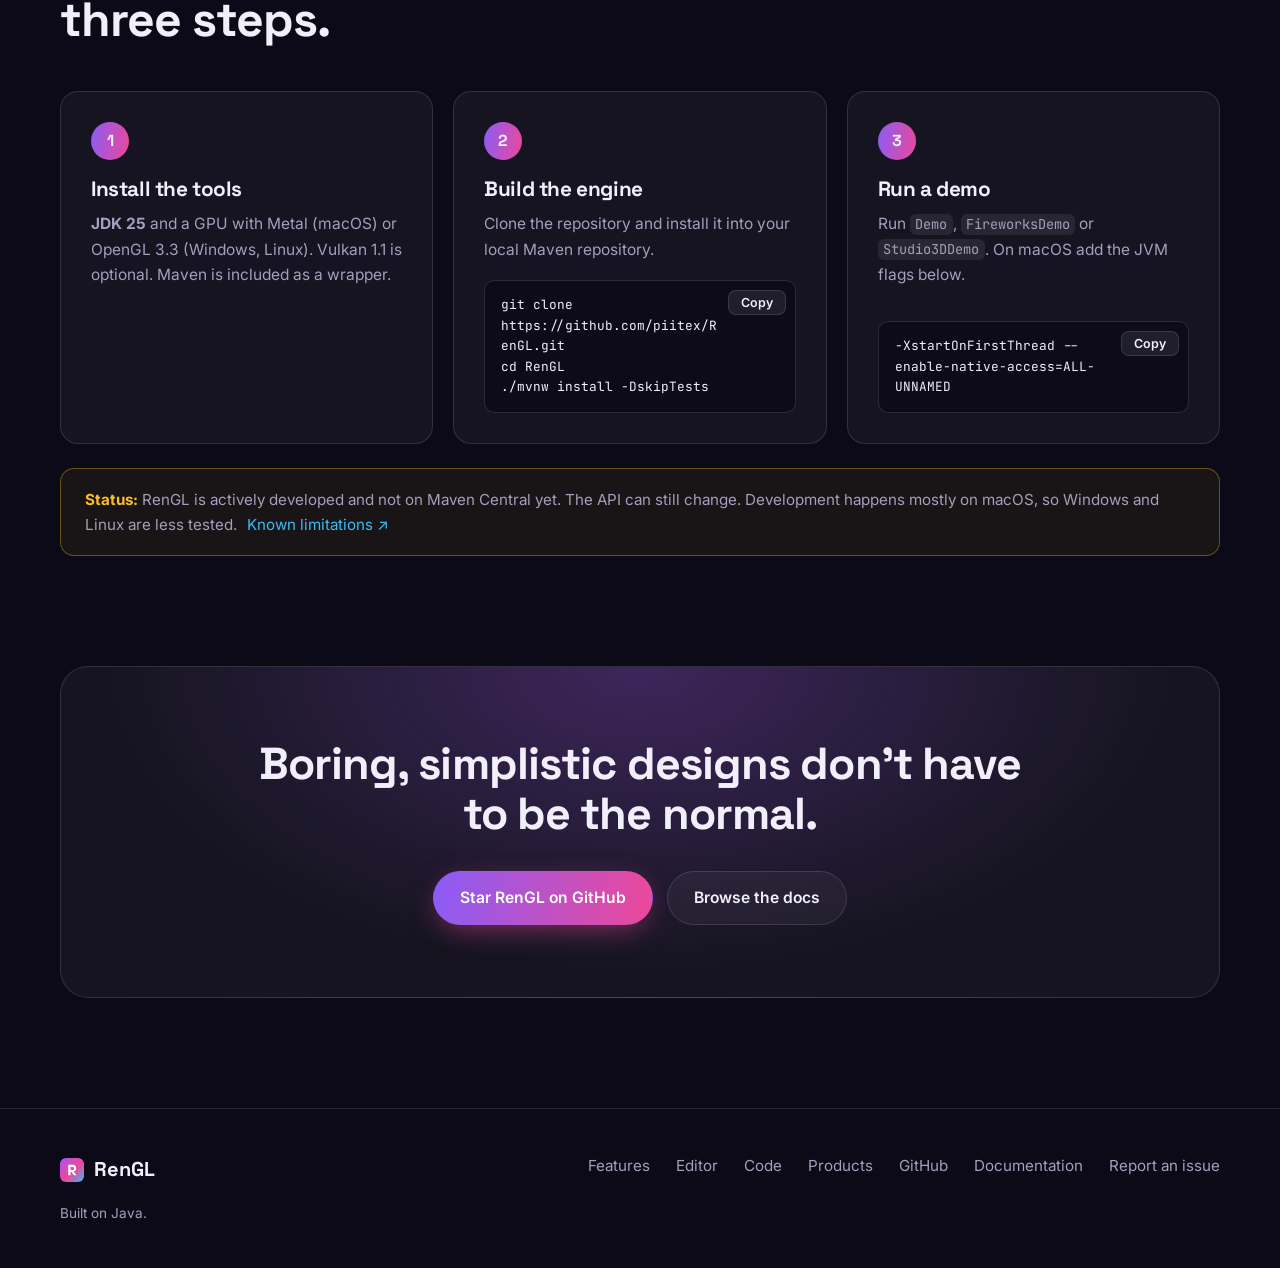
==== commit 93a76cc1: "Updated information" ====
--- a/index.html
+++ b/index.html
@@ -17,7 +17,7 @@
 </head>
 <body>
   <script src="js/layout.js"></script>
-  <noscript><nav class="wrap noscript-nav"><a href="index.html">Home</a><a href="features.html">Features</a><a href="code.html">Code</a><a href="products.html">Products</a></nav></noscript>
+  <noscript><nav class="wrap noscript-nav"><a href="index.html">Home</a><a href="features.html">Features</a><a href="editor.html">Editor</a><a href="code.html">Code</a><a href="products.html">Products</a></nav></noscript>
   <div class="bg-glow" aria-hidden="true"><span></span><span></span><span></span></div>
 
 
@@ -86,6 +86,30 @@
             <p>Physically based materials, image-based sky lighting, shadows, fog and dynamic lights on Vulkan or OpenGL, shown inside the same UI. Programs that don't use it never pay for it.</p>
           </div>
         </div>
+      </div>
+    </section>
+
+    <!-- EDITOR -->
+    <section class="section wrap" id="editor">
+      <div class="split">
+        <div class="reveal">
+          <p class="eyebrow">RenGL Editor</p>
+          <h2>Prefer to design it by eye?</h2>
+          <p class="sub">The RenGL Editor is a visual editor for apps, 2D games and 3D games, built with RenGL itself. Drag and style a screen, run it in its own window, and write the Java behind it without leaving the tool.</p>
+          <ul class="ticks">
+            <li>A designer with a hierarchy, an inspector and undo for everything.</li>
+            <li>A 3D viewport with move, rotate and scale handles.</li>
+            <li>A built-in Java editor, themes and documentation.</li>
+          </ul>
+          <div class="cta">
+            <a class="btn btn-primary" href="editor.html">Meet the editor</a>
+            <a class="btn btn-ghost" href="https://github.com/piitex/RenGL-Editor" target="_blank" rel="noopener">GitHub ↗</a>
+          </div>
+        </div>
+        <a class="window natural reveal" href="editor.html" aria-label="Open the Editor page">
+          <div class="window-bar"><i></i><i></i><i></i></div>
+          <img src="assets/img/editor-app.jpg" alt="The RenGL Editor designing a settings screen in the dark theme" loading="lazy" width="1600" height="833">
+        </a>
       </div>
     </section>
 
--- a/css/style.css
+++ b/css/style.css
@@ -85,12 +85,14 @@
 .media-note { text-align: center; color: var(--muted); font-size: 0.85rem; margin-top: 14px; }
 
 /* Window frame */
-.window { border-radius: 14px; overflow: hidden; border: 1px solid var(--border); background: #0e0c1b; box-shadow: 0 30px 80px -20px rgba(0, 0, 0, 0.7); }
+.window { display: block; border-radius: 14px; overflow: hidden; border: 1px solid var(--border); background: #0e0c1b; box-shadow: 0 30px 80px -20px rgba(0, 0, 0, 0.7); }
 .window-bar { display: flex; gap: 7px; padding: 11px 14px; background: rgba(255, 255, 255, 0.05); border-bottom: 1px solid var(--border); }
 .window-bar i { width: 11px; height: 11px; border-radius: 50%; background: #ff5f57; }
 .window-bar i:nth-child(2) { background: #febc2e; }
 .window-bar i:nth-child(3) { background: #28c840; }
 .window img { width: 100%; aspect-ratio: 1120 / 640; object-fit: cover; }
+.window.natural img { aspect-ratio: auto; height: auto; display: block; }
+.caption { margin-top: 16px; color: var(--muted); font-size: 0.92rem; text-align: center; }
 
 /* ---------- Facts ---------- */
 .facts { display: grid; grid-template-columns: repeat(4, 1fr); border: 1px solid var(--border); border-radius: var(--radius); background: var(--surface); }
